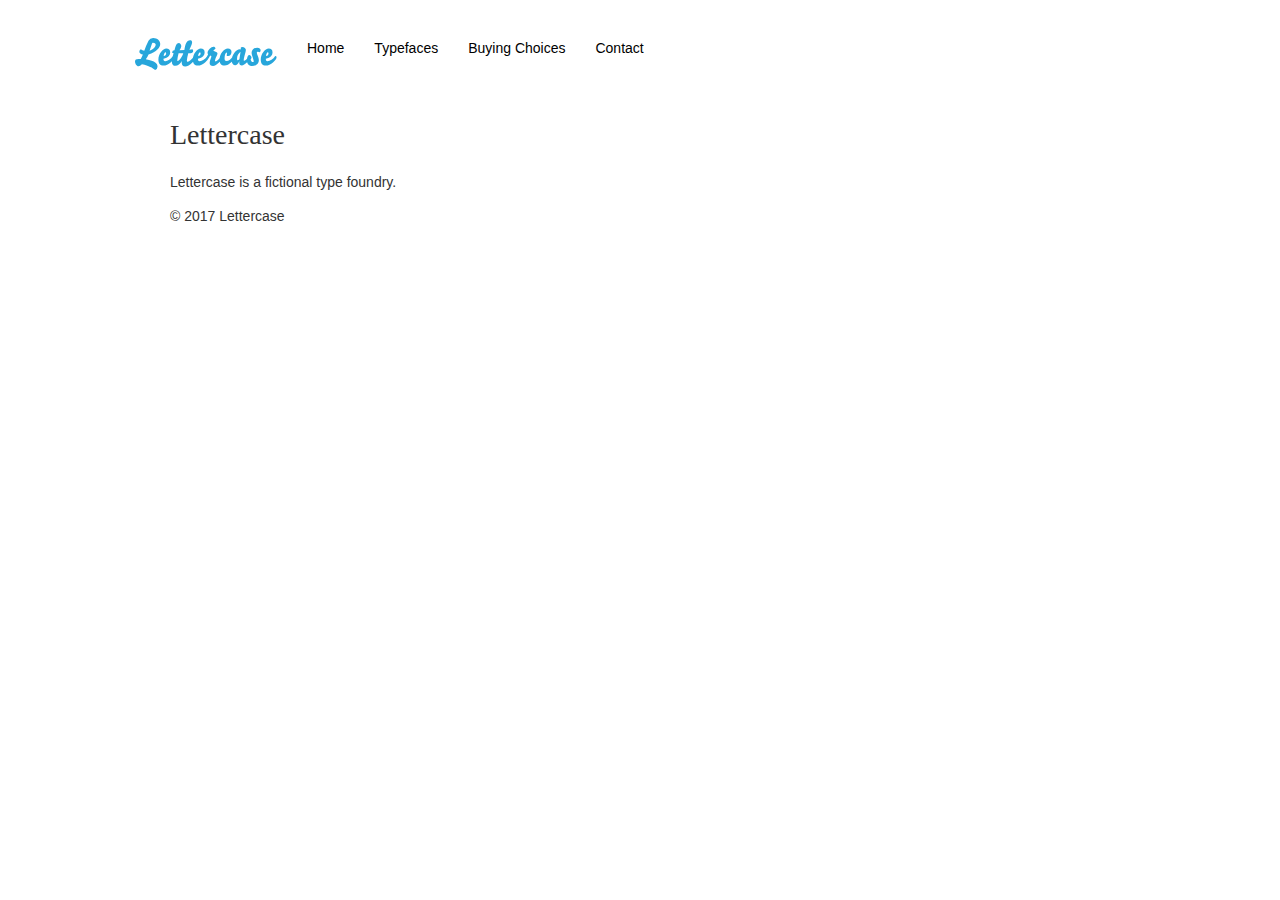
==== lettercase.at/index.html @ 8f424af7 "initial commit" ====
<!doctype html>
<html lang="en">
  <head>
    <meta charset="utf-8">
    <title>Lettercase</title>
    <link rel="stylesheet" href="assets/stylesheets/main.css">
  </head>
  <body>

    <!-- Header -->
    <header>
      <div class="navbar">
      <div class="container">
        <div class="row">
          <nav>
            <ul>
              <!--Logo-->
              <li class="active"><a href="index.html">
                <img src="assets/images/logo.svg" alt="Lettercase" width="142" height="36">
              </a></li>
              <!-- Navigation -->
              <li>
                <a href="index.html">Home</a>
              </li>
              <li>
                <a href="typefaces.html">Typefaces</a>
              </li>
              <li>
                <a href="#">Buying Choices</a>
              </li>
              <li>
                <a href="contact.html">Contact</a>
              </li>
            </ul>
          </nav>
        </div>
      </div>
      </div>
    </header>

    <!-- Main content -->
    <main>
      <div class="container">


        <!-- Heading 1 -->
        <h1>Lettercase</h1>

        <!-- Paragraph -->
        <p>Lettercase is a fictional type foundry.</p>
      </div>
    </main>

    <!-- Footer -->
    <footer>
      <div class="container">© 2017 Lettercase</div>
    </footer>
  </body>
</html>
---- lettercase.at/assets/stylesheets/main.css ----
/*
 * Main
 * -------------------------------------------------- */

@import "scaffolding.css";
@import "grid.css";
@import "type.css";
@import "header.css";
@import "footer.css";
@import "buttons.css";
@import "forms.css";
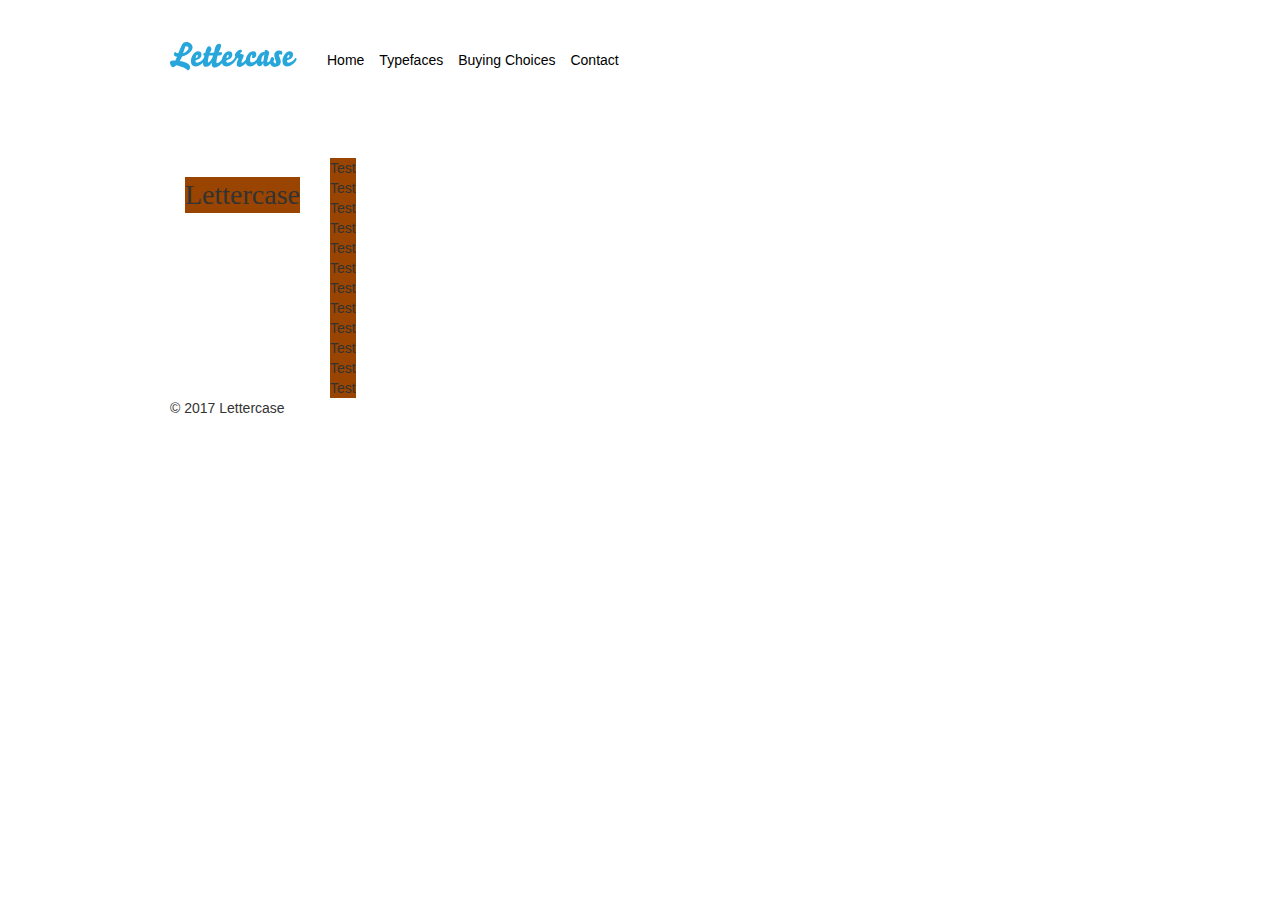
==== commit 86ffcdea: "changes to header and grid" ====
--- a/lettercase.at/index.html
+++ b/lettercase.at/index.html
@@ -1,59 +1,80 @@
 <!doctype html>
 <html lang="en">
-  <head>
-    <meta charset="utf-8">
-    <title>Lettercase</title>
-    <link rel="stylesheet" href="assets/stylesheets/main.css">
-  </head>
-  <body>
 
-    <!-- Header -->
-    <header>
-      <div class="navbar">
+<head>
+  <meta charset="utf-8">
+  <title>Lettercase</title>
+  <link rel="stylesheet" href="assets/stylesheets/main.css">
+</head>
+
+<body>
+
+  <!-- Header -->
+  <header>
+    <div class="navbar">
       <div class="container">
         <div class="row">
           <nav>
             <ul>
               <!--Logo-->
-              <li class="active"><a href="index.html">
-                <img src="assets/images/logo.svg" alt="Lettercase" width="142" height="36">
-              </a></li>
+              <li class="active">
+                <a class="navbar__link navbar__image_link" href="index.html">
+                  <img src="assets/images/logo.svg" alt="Lettercase" width="142" height="36">
+                </a>
+              </li>
               <!-- Navigation -->
               <li>
-                <a href="index.html">Home</a>
+                <a class="navbar__link" href="index.html">
+                  Home
+                </a>
               </li>
               <li>
-                <a href="typefaces.html">Typefaces</a>
+                <a class="navbar__link" href="typefaces.html">Typefaces</a>
               </li>
               <li>
-                <a href="#">Buying Choices</a>
+                <a class="navbar__link" href="#">Buying Choices</a>
               </li>
               <li>
-                <a href="contact.html">Contact</a>
+                <a class="navbar__link" href="contact.html">Contact</a>
               </li>
             </ul>
           </nav>
         </div>
       </div>
+    </div>
+  </header>
+
+  <!-- Main content -->
+  <main>
+
+    <div class="container">
+      <div class="row">
+        <!-- Heading 1 -->
+        <h1 class="col-12">Lettercase</h1>
       </div>
-    </header>
 
-    <!-- Main content -->
-    <main>
-      <div class="container">
+      <div class="row">
+        <!-- Paragraph -->
+        <div class="col-1">Test</div>
+        <div class="col-1">Test</div>
+        <div class="col-1">Test</div>
+        <div class="col-1">Test</div>
+        <div class="col-1">Test</div>
+        <div class="col-1">Test</div>
+        <div class="col-1">Test</div>
+        <div class="col-1">Test</div>
+        <div class="col-1">Test</div>
+        <div class="col-1">Test</div>
+        <div class="col-1">Test</div>
+        <div class="col-1">Test</div>
+      </div>
+    </div>
+  </main>
 
+  <!-- Footer -->
+  <footer>
+    <div class="container">© 2017 Lettercase</div>
+  </footer>
+</body>
 
-        <!-- Heading 1 -->
-        <h1>Lettercase</h1>
-
-        <!-- Paragraph -->
-        <p>Lettercase is a fictional type foundry.</p>
-      </div>
-    </main>
-
-    <!-- Footer -->
-    <footer>
-      <div class="container">© 2017 Lettercase</div>
-    </footer>
-  </body>
-</html>
+</html>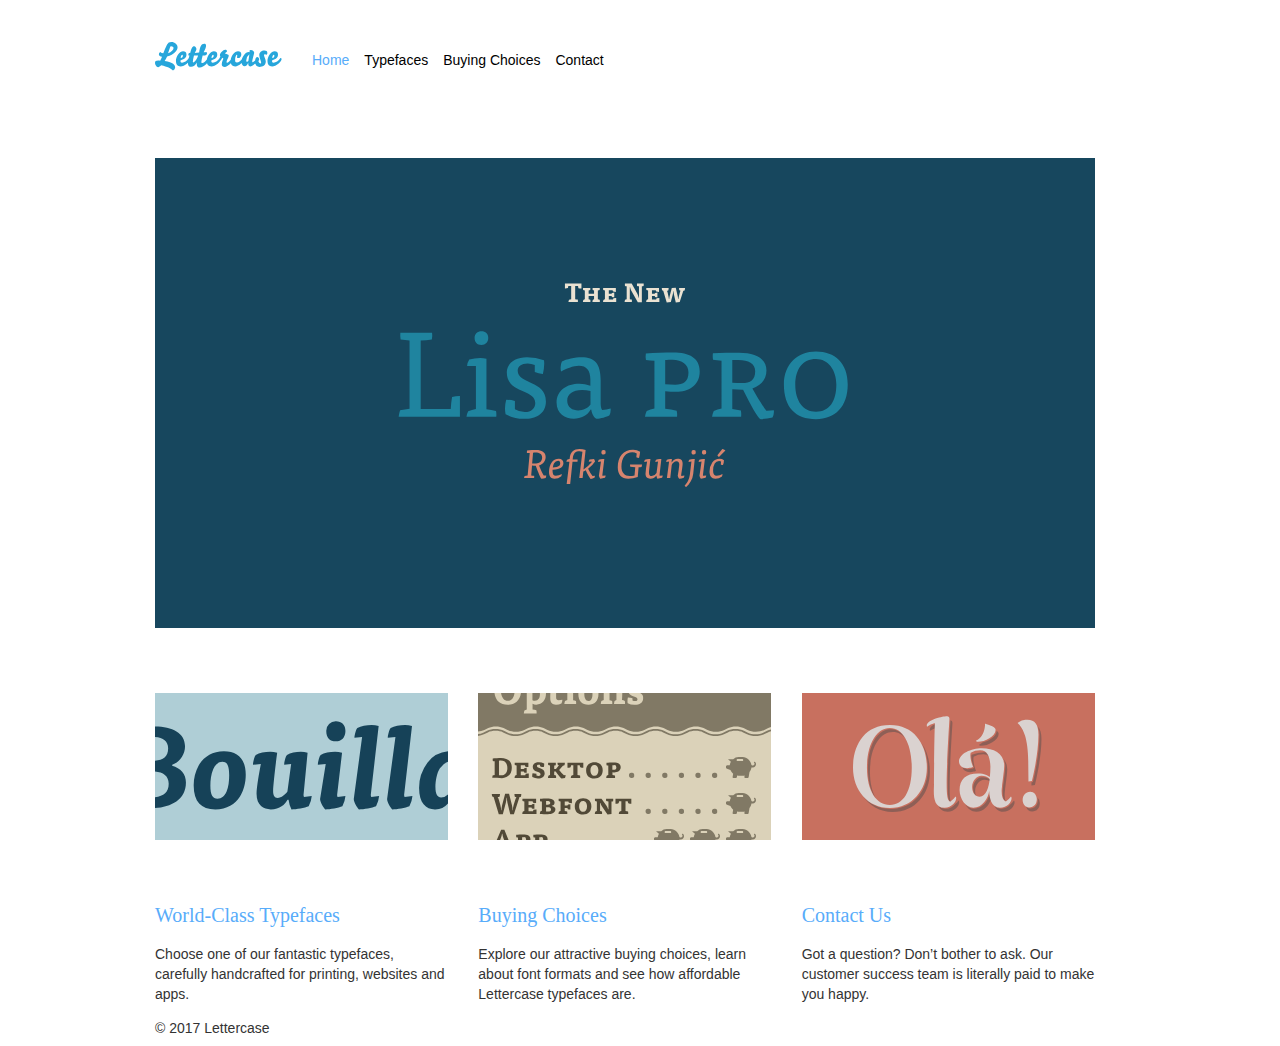
==== commit f73d8815: "bald fertig!" ====
--- a/lettercase.at/index.html
+++ b/lettercase.at/index.html
@@ -15,18 +15,16 @@
       <div class="container">
         <div class="row">
           <nav>
-            <ul>
+            <ul class="links">
               <!--Logo-->
-              <li class="active">
+              <li>
                 <a class="navbar__link navbar__image_link" href="index.html">
-                  <img src="assets/images/logo.svg" alt="Lettercase" width="142" height="36">
+                  <img class="navbar__brand_image" src="assets/images/logo.svg" alt="Lettercase" width="142" height="36">
                 </a>
               </li>
               <!-- Navigation -->
               <li>
-                <a class="navbar__link" href="index.html">
-                  Home
-                </a>
+                <a class="navbar__link active" href="index.html">Home</a>
               </li>
               <li>
                 <a class="navbar__link" href="typefaces.html">Typefaces</a>
@@ -50,23 +48,51 @@
     <div class="container">
       <div class="row">
         <!-- Heading 1 -->
-        <h1 class="col-12">Lettercase</h1>
+        <section class="jumbotron col-12">
+          <a href="typefaces.html">
+            <img src="assets/images/featured-typeface.svg" alt="The New Lisa pro by Refki Gunjić"/>
+          </a>
+        </section>
       </div>
 
       <div class="row">
         <!-- Paragraph -->
-        <div class="col-1">Test</div>
-        <div class="col-1">Test</div>
-        <div class="col-1">Test</div>
-        <div class="col-1">Test</div>
-        <div class="col-1">Test</div>
-        <div class="col-1">Test</div>
-        <div class="col-1">Test</div>
-        <div class="col-1">Test</div>
-        <div class="col-1">Test</div>
-        <div class="col-1">Test</div>
-        <div class="col-1">Test</div>
-        <div class="col-1">Test</div>
+      <section class="teaser col-4">
+        <a href="typefaces.html">
+          <img src="assets/images/teaser-typefaces.svg" alt="Bouillabaisse clip"/>
+        </a>
+          <div>
+            <a href="typefaces.html" class="teaserlink">
+              <h2>World-Class Typefaces</h2>
+            </a>
+                <p>Choose one of our fantastic typefaces, carefully handcrafted for printing, websites and apps.</p>
+          </div>
+      </section>
+
+      <section class="teaser col-4">
+        <a href="#">
+          <img src="assets/images/teaser-buying-choices.svg" alt="Desktop, webfont and app options with piggy banks"/>
+        </a>
+          <div>
+            <a href="#" class="teaserlink">
+              <h2>Buying Choices</h2>
+            </a>
+              <p>Explore our attractive buying choices, learn about font formats and see how affordable Lettercase typefaces are.</p>
+          </div>
+      </section>
+
+      <section class="teaser col-4">
+        <a href="contact.html">
+          <img src="assets/images/teaser-contact.svg" alt="Olá"/>
+        </a>
+          <div>
+            <a href="contact.html" class="teaserlink">
+              <h2>Contact Us</h2>
+            </a>
+              <p>Got a question? Don’t bother to ask. Our customer success team is literally paid to make you happy.</p>
+          </div>
+      </section>
+
       </div>
     </div>
   </main>
@@ -77,4 +103,4 @@
   </footer>
 </body>
 
-</html>+</html>
